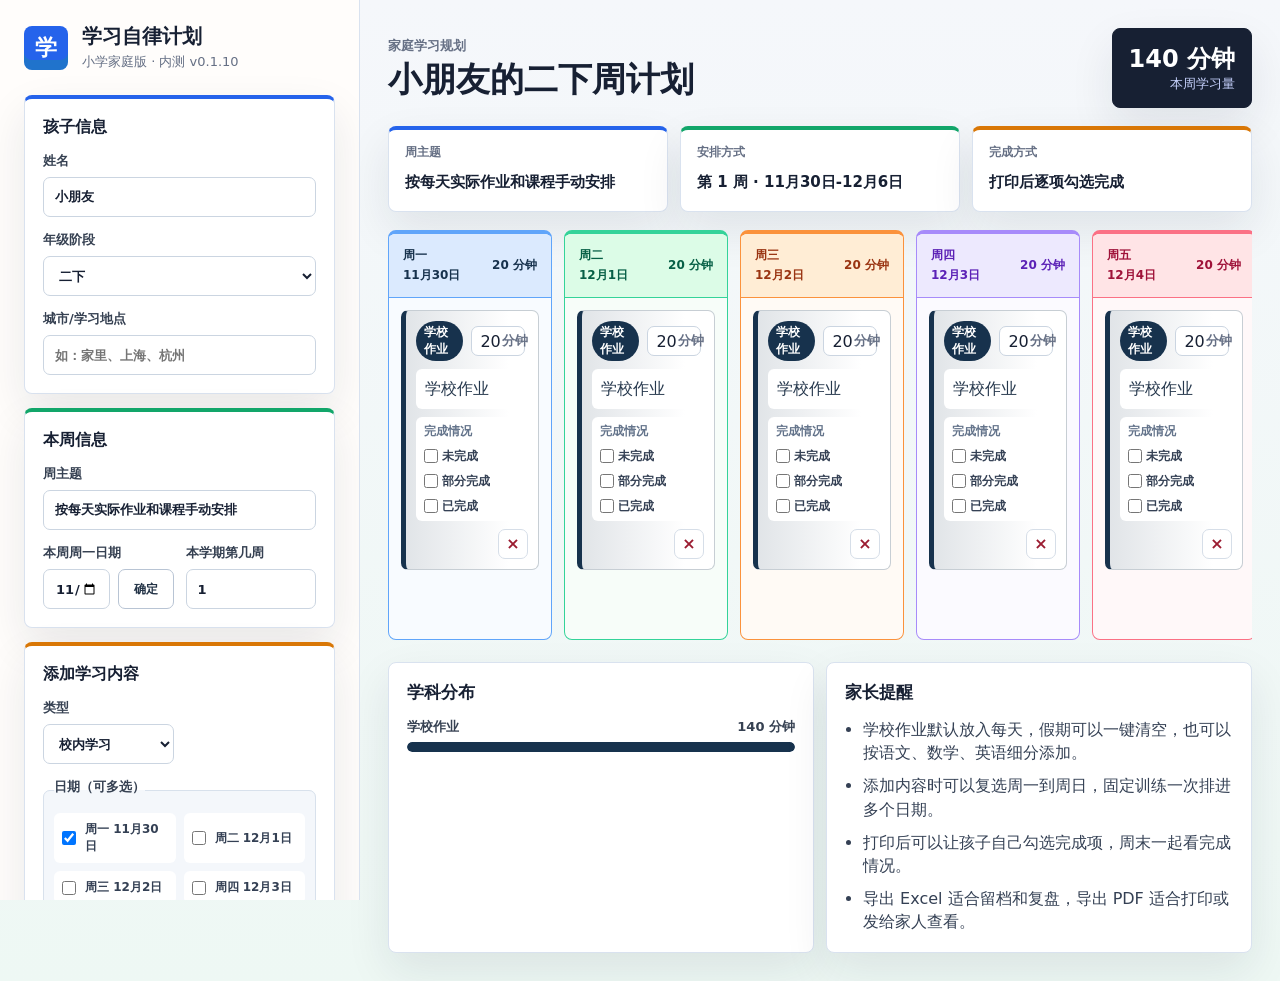
==== index.html @ b94c0aa5 "Initial open source release" ====
<!doctype html>
<html lang="zh-CN">
  <head>
    <meta charset="utf-8" />
    <meta name="viewport" content="width=device-width, initial-scale=1" />
    <title>学习自律计划 - 内测版</title>
    <meta name="description" content="面向小学生家庭的本地学习规划和打印工具。" />
    <link rel="stylesheet" href="./styles.css?v=20260620b" />
  </head>
  <body>
    <div class="app-shell">
      <aside class="sidebar" aria-label="学习规划设置">
        <div class="brand">
          <div class="brand-mark" aria-hidden="true">学</div>
          <div>
            <h1>学习自律计划</h1>
            <p>小学家庭版 · 内测 v0.1.10</p>
          </div>
        </div>

        <form id="plannerForm" class="control-stack">
          <section class="panel">
            <h2>孩子信息</h2>
            <label>
              姓名
              <input id="studentName" type="text" value="小朋友" autocomplete="off" />
            </label>
            <label>
              年级阶段
              <select id="gradeStage">
                <option value="二下" selected>二下</option>
                <option value="二升三暑假">二升三暑假</option>
                <option value="三上">三上</option>
                <option value="三寒假">三寒假</option>
                <option value="三下">三下</option>
                <option value="三升四暑假">三升四暑假</option>
                <option value="四上">四上</option>
                <option value="四寒假">四寒假</option>
                <option value="四下">四下</option>
                <option value="四升五暑假">四升五暑假</option>
                <option value="五上">五上</option>
                <option value="五寒假">五寒假</option>
                <option value="五下">五下</option>
                <option value="五升六暑假">五升六暑假</option>
                <option value="六上">六上</option>
                <option value="六寒假">六寒假</option>
                <option value="六下">六下</option>
                <option value="小升初暑假">小升初暑假</option>
              </select>
            </label>
            <label>
              城市/学习地点
              <input id="city" type="text" placeholder="如：家里、上海、杭州" autocomplete="off" />
            </label>
          </section>

          <section class="panel">
            <h2>本周信息</h2>
            <label>
              周主题
              <input id="weekTheme" type="text" value="按每天实际作业和课程手动安排" />
            </label>
            <div class="custom-grid">
              <label>
                本周周一日期
                <div class="date-apply-field">
                  <input id="weekStartDate" type="date" />
                  <button id="applyWeekStartDate" type="button" class="button compact">确定</button>
                </div>
              </label>
              <label>
                本学期第几周
                <input id="semesterWeek" type="number" min="1" max="30" step="1" value="1" />
              </label>
            </div>
          </section>

          <section class="panel no-print">
            <h2>添加学习内容</h2>
            <div class="custom-grid">
              <label>
                类型
                <select id="customMode">
                  <option value="study" selected>校内学习</option>
                  <option value="course">课外课程</option>
                </select>
              </label>
            </div>
            <fieldset id="dayPicker" class="day-picker">
              <legend>日期（可多选）</legend>
              <div id="customDayChoices" class="day-choice-grid"></div>
            </fieldset>

            <div id="studyFields" class="content-fields">
              <div class="custom-grid">
                <label>
                  学科
                  <select id="customSubject"></select>
                </label>
                <label>
                  内容
                  <select id="customContent"></select>
                </label>
              </div>
              <label id="otherTaskField" class="is-hidden">
                <span id="customOtherLabel">其他内容</span>
                <input id="customOther" type="text" placeholder="如：订正数学单元练习" />
              </label>
            </div>

            <div id="courseFields" class="content-fields is-hidden">
              <label>
                课程内容
                <input id="courseTitle" type="text" placeholder="如：钢琴课、围棋课、篮球训练" />
              </label>
              <div class="custom-grid">
                <label>
                  开始时间
                  <input id="courseStart" type="time" />
                </label>
                <label>
                  结束时间
                  <input id="courseEnd" type="time" />
                </label>
              </div>
            </div>

            <label>
              分钟
              <div class="time-input">
                <input id="customMinutes" type="number" min="5" max="180" step="5" value="20" />
                <span>分钟</span>
              </div>
            </label>
            <button id="addCustomTask" type="button" class="button secondary">
              <span aria-hidden="true">＋</span>
              加入本周
            </button>
          </section>

          <section class="panel no-print">
            <h2>学习内容库</h2>
            <label>
              学科
              <select id="librarySubject"></select>
            </label>
            <label>
              批量添加内容
              <textarea
                id="libraryBatchInput"
                rows="4"
                placeholder="每行一个内容，也可以用逗号分开"
              ></textarea>
            </label>
            <div class="library-actions">
              <button id="addLibraryOptions" type="button" class="button secondary">
                <span aria-hidden="true">＋</span>
                批量添加
              </button>
              <button id="removeLibraryOptions" type="button" class="button ghost">
                <span aria-hidden="true">×</span>
                取消选中
              </button>
            </div>
            <div id="libraryOptionList" class="library-option-list"></div>
            <p id="libraryHint" class="library-hint" aria-live="polite"></p>
            <div class="library-total">
              <div class="library-total-head">
                <h3>已添加内容总览</h3>
                <button id="removeAllLibraryOptions" type="button" class="button ghost compact">
                  删除选中
                </button>
              </div>
              <div id="libraryAllList" class="library-all-list"></div>
            </div>
          </section>

          <div class="actions no-print">
            <button type="submit" class="button primary">
              <span aria-hidden="true">✓</span>
              更新信息
            </button>
            <button id="printPlan" type="button" class="button">
              <span aria-hidden="true">⌘</span>
              打印
            </button>
            <button id="exportExcel" type="button" class="button">
              <span aria-hidden="true">⇩</span>
              导出Excel
            </button>
            <button id="exportPdf" type="button" class="button">
              <span aria-hidden="true">▣</span>
              导出PDF
            </button>
            <button id="clearHomework" type="button" class="button ghost">
              <span aria-hidden="true">−</span>
              清空学校作业
            </button>
            <button id="resetPlan" type="button" class="button ghost">
              <span aria-hidden="true">×</span>
              清空本周
            </button>
          </div>
        </form>
      </aside>

      <main class="workspace">
        <header class="topbar">
          <div>
            <p class="eyebrow">家庭学习规划</p>
            <h2 id="planTitle">小朋友的二下周计划</h2>
          </div>
          <div class="week-card" aria-label="本周统计">
            <span id="totalMinutes">0 分钟</span>
            <small>本周学习量</small>
          </div>
        </header>

        <section class="summary-strip" aria-label="规划摘要">
          <article>
            <span>周主题</span>
            <strong id="summaryTheme">按每天实际作业和课程手动安排</strong>
          </article>
          <article>
            <span>安排方式</span>
            <strong id="summaryRhythm">第 1 周</strong>
          </article>
          <article>
            <span>完成方式</span>
            <strong id="summaryReview">打印后勾选完成</strong>
          </article>
        </section>

        <section class="planner-board" aria-label="周学习计划">
          <div id="weekGrid" class="week-grid"></div>
          <div id="printWeekTable" class="print-week-table"></div>
        </section>

        <section class="insight-layout">
          <article class="insight-panel">
            <h2>学科分布</h2>
            <div id="subjectBars" class="subject-bars"></div>
          </article>
          <article class="insight-panel">
            <h2>家长提醒</h2>
            <ul id="parentTips" class="tips-list"></ul>
          </article>
        </section>
      </main>
    </div>

    <script src="./app.js?v=20260620b"></script>
  </body>
</html>
---- styles.css ----
:root {
  --bg: #f5f7fb;
  --surface: #ffffff;
  --ink: #172033;
  --muted: #667085;
  --line: #d9e2ef;
  --blue: #2563eb;
  --green: #12a66a;
  --amber: #d97706;
  --rose: #e25563;
  --violet: #7c3aed;
  --teal: #0891b2;
  --sun: #f59e0b;
  --shadow: 0 18px 45px rgba(23, 32, 51, 0.09);
}

* {
  box-sizing: border-box;
}

html {
  min-height: 100%;
  background: var(--bg);
  color: var(--ink);
  font-family:
    "Inter", "PingFang SC", "Microsoft YaHei", system-ui, -apple-system,
    BlinkMacSystemFont, "Segoe UI", sans-serif;
}

body {
  min-height: 100%;
  margin: 0;
  background: linear-gradient(180deg, #f5f7fb 0%, #eef8f4 100%);
}

button,
input,
select,
textarea {
  font: inherit;
}

button {
  cursor: pointer;
}

.app-shell {
  display: grid;
  grid-template-columns: minmax(300px, 360px) minmax(0, 1fr);
  min-height: 100vh;
}

.sidebar {
  position: sticky;
  top: 0;
  align-self: start;
  height: 100vh;
  overflow-y: auto;
  border-right: 1px solid var(--line);
  background: #fffdfb;
  padding: 24px;
}

.brand {
  display: flex;
  gap: 14px;
  align-items: center;
  margin-bottom: 24px;
}

.brand-mark {
  display: grid;
  width: 44px;
  height: 44px;
  place-items: center;
  border-radius: 8px;
  background: var(--blue);
  box-shadow: inset 0 -10px 0 rgba(18, 166, 106, 0.24);
  color: #fff;
  font-size: 22px;
  font-weight: 800;
}

.brand h1,
.topbar h2,
.panel h2,
.insight-panel h2 {
  margin: 0;
  letter-spacing: 0;
}

.brand h1 {
  font-size: 20px;
  line-height: 1.2;
}

.brand p,
.eyebrow,
.week-card small,
.summary-strip span {
  color: var(--muted);
}

.brand p {
  margin: 5px 0 0;
  font-size: 13px;
}

.control-stack,
.panel {
  display: grid;
  gap: 14px;
}

.panel,
.insight-panel,
.summary-strip article,
.week-card {
  border: 1px solid var(--line);
  border-radius: 8px;
  background: var(--surface);
  box-shadow: var(--shadow);
}

.panel {
  border-top: 4px solid var(--line);
  padding: 18px;
}

.panel h2 {
  font-size: 16px;
}

.control-stack .panel:nth-of-type(1) {
  border-top-color: var(--blue);
}

.control-stack .panel:nth-of-type(2) {
  border-top-color: var(--green);
}

.control-stack .panel:nth-of-type(3) {
  border-top-color: var(--amber);
}

.control-stack .panel:nth-of-type(4) {
  border-top-color: var(--violet);
}

label,
fieldset {
  display: grid;
  gap: 7px;
  margin: 0;
  border: 0;
  padding: 0;
  color: #364152;
  font-size: 13px;
  font-weight: 700;
}

legend {
  padding: 0 0 8px;
  color: #364152;
  font-size: 13px;
  font-weight: 700;
}

input,
select,
textarea {
  width: 100%;
  min-height: 40px;
  border: 1px solid #cbd5e1;
  border-radius: 7px;
  background: #fff;
  color: var(--ink);
  padding: 9px 11px;
  outline: none;
}

input:focus,
select:focus,
textarea:focus {
  border-color: var(--blue);
  box-shadow: 0 0 0 3px rgba(37, 99, 235, 0.14);
}

textarea {
  min-height: 96px;
  resize: vertical;
  line-height: 1.45;
}

.time-grid,
.custom-grid,
.page-range {
  display: grid;
  grid-template-columns: 1fr 1fr;
  gap: 12px;
}

.time-input,
.task-time-control,
.date-apply-field {
  display: grid;
  grid-template-columns: minmax(0, 1fr) auto;
  align-items: center;
  gap: 8px;
}

.time-input span,
.task-time-control span {
  color: var(--muted);
  font-size: 13px;
  font-weight: 800;
}

.content-fields {
  display: grid;
  gap: 12px;
}

.is-hidden {
  display: none !important;
}

.check-row {
  display: grid;
  grid-template-columns: 18px 1fr;
  align-items: center;
  gap: 9px;
  font-weight: 600;
}

.check-row input {
  width: 16px;
  min-height: 18px;
}

.day-picker {
  display: grid;
  gap: 9px;
  border: 1px solid #d8e1ec;
  border-radius: 7px;
  background: #f4f7fb;
  padding: 10px;
}

.day-picker legend {
  padding: 0 0 7px;
}

.day-choice-grid {
  display: grid;
  grid-template-columns: repeat(2, minmax(0, 1fr));
  gap: 8px;
}

.day-choice {
  display: grid;
  grid-template-columns: 16px 1fr;
  align-items: center;
  gap: 7px;
  border-radius: 6px;
  background: #fff;
  padding: 8px;
  color: #344054;
  font-size: 12px;
  font-weight: 800;
}

.day-choice input {
  width: 14px;
  min-height: 14px;
  margin: 0;
  padding: 0;
}

.segmented {
  display: grid;
  grid-template-columns: repeat(3, 1fr);
  gap: 6px;
  padding: 4px;
  border: 1px solid #cbd5e1;
  border-radius: 8px;
  background: #f4f7fb;
}

.segmented label {
  display: block;
}

.segmented input {
  position: absolute;
  opacity: 0;
  pointer-events: none;
}

.segmented span {
  display: grid;
  min-height: 32px;
  place-items: center;
  border-radius: 6px;
  color: #475569;
  font-size: 13px;
  font-weight: 800;
}

.segmented input:checked + span {
  background: var(--blue);
  color: #fff;
}

.actions {
  display: grid;
  grid-template-columns: 1fr 1fr;
  gap: 10px;
}

.button {
  display: inline-flex;
  min-height: 42px;
  align-items: center;
  justify-content: center;
  gap: 7px;
  border: 1px solid #b8c4d4;
  border-radius: 7px;
  background: #fff;
  color: #243447;
  padding: 10px 12px;
  font-weight: 800;
}

.button:hover {
  border-color: #8492a6;
  background: #f4f7fb;
}

.button.primary {
  border-color: var(--blue);
  background: var(--blue);
  color: #fff;
}

.button.secondary {
  border-color: var(--green);
  background: #e9f9f2;
  color: #075f44;
}

.button.ghost {
  color: #9b1c31;
}

.button.compact {
  min-height: 34px;
  padding: 6px 10px;
  font-size: 12px;
}

.date-apply-field .button {
  min-width: 56px;
  height: 40px;
  align-self: stretch;
}

.button:disabled {
  cursor: not-allowed;
  opacity: 0.48;
}

.library-actions {
  display: grid;
  grid-template-columns: 1fr 1fr;
  gap: 10px;
}

.library-option-list {
  display: grid;
  gap: 8px;
  max-height: 150px;
  overflow-y: auto;
  border: 1px dashed #cbd5e1;
  border-radius: 7px;
  background: #f4f7fb;
  padding: 10px;
}

.library-option-row {
  display: grid;
  grid-template-columns: 16px 1fr;
  align-items: center;
  gap: 8px;
  border-radius: 6px;
  background: #fff;
  padding: 8px;
  font-size: 13px;
  font-weight: 800;
}

.library-option-row input {
  width: 14px;
  min-height: 14px;
  margin: 0;
  padding: 0;
}

.library-empty,
.library-hint {
  color: var(--muted);
  font-size: 12px;
  font-weight: 800;
}

.library-empty {
  padding: 4px 2px;
}

.library-hint {
  min-height: 16px;
  margin: 0;
}

.library-total {
  display: grid;
  gap: 10px;
  border-top: 1px solid var(--line);
  padding-top: 12px;
}

.library-total-head {
  display: flex;
  align-items: center;
  justify-content: space-between;
  gap: 10px;
}

.library-total-head h3 {
  margin: 0;
  color: #364152;
  font-size: 14px;
}

.library-all-list {
  display: grid;
  gap: 10px;
  max-height: 280px;
  overflow-y: auto;
}

.library-subject-group {
  display: grid;
  gap: 7px;
  border: 1px solid #d8e1ec;
  border-radius: 7px;
  background: #f4f7fb;
  padding: 9px;
}

.library-subject-head {
  display: flex;
  align-items: center;
  justify-content: space-between;
  gap: 8px;
  color: #344054;
  font-size: 12px;
}

.library-subject-head span {
  color: var(--muted);
  font-weight: 800;
}

.compact-empty {
  padding: 0;
}

.print-only {
  display: none;
}

.print-week-table {
  display: none;
}

.workspace {
  min-width: 0;
  padding: 28px;
}

.topbar {
  display: flex;
  gap: 18px;
  align-items: center;
  justify-content: space-between;
  margin-bottom: 18px;
}

.eyebrow {
  margin: 0 0 5px;
  font-size: 13px;
  font-weight: 800;
}

.topbar h2 {
  font-size: clamp(24px, 3vw, 34px);
  line-height: 1.15;
}

.week-card {
  display: grid;
  min-width: 138px;
  border-color: #172033;
  background: #172033;
  color: #fff;
  padding: 14px 16px;
  text-align: right;
}

.week-card small {
  color: #c7d2fe;
}

.week-card span {
  font-size: 24px;
  font-weight: 900;
}

.summary-strip {
  display: grid;
  grid-template-columns: repeat(3, minmax(0, 1fr));
  gap: 12px;
  margin-bottom: 18px;
}

.summary-strip article {
  display: grid;
  gap: 6px;
  border-top-width: 4px;
  padding: 14px 16px;
  min-height: 86px;
}

.summary-strip article:nth-child(1) {
  border-top-color: var(--blue);
}

.summary-strip article:nth-child(2) {
  border-top-color: var(--green);
}

.summary-strip article:nth-child(3) {
  border-top-color: var(--amber);
}

.summary-strip span {
  font-size: 12px;
  font-weight: 800;
}

.summary-strip strong {
  font-size: 15px;
  line-height: 1.35;
}

.planner-board {
  margin-bottom: 18px;
}

.week-grid {
  display: grid;
  grid-template-columns: repeat(7, minmax(164px, 1fr));
  gap: 12px;
  overflow-x: auto;
  padding-bottom: 4px;
}

.day-column {
  display: grid;
  grid-template-rows: auto 1fr;
  min-height: 410px;
  overflow: hidden;
  border: 1px solid var(--day-line, var(--line));
  border-top: 4px solid var(--day-line, var(--line));
  border-radius: 8px;
  background: var(--day-bg, #fff);
}

.day-head {
  display: flex;
  align-items: center;
  justify-content: space-between;
  gap: 10px;
  border-bottom: 1px solid var(--day-line, var(--line));
  background: var(--day-head-bg, #fff);
  padding: 13px 14px;
}

.day-mon {
  --day-bg: #f8fbff;
  --day-head-bg: #dbeafe;
  --day-line: #60a5fa;
  --day-ink: #17324d;
}

.day-tue {
  --day-bg: #f7fdf9;
  --day-head-bg: #dcfce7;
  --day-line: #34d399;
  --day-ink: #065f46;
}

.day-wed {
  --day-bg: #fffaf5;
  --day-head-bg: #ffedd5;
  --day-line: #fb923c;
  --day-ink: #9a3412;
}

.day-thu {
  --day-bg: #fbfaff;
  --day-head-bg: #ede9fe;
  --day-line: #a78bfa;
  --day-ink: #5b21b6;
}

.day-fri {
  --day-bg: #fff8f9;
  --day-head-bg: #ffe4e6;
  --day-line: #fb7185;
  --day-ink: #9f1239;
}

.day-sat {
  --day-bg: #f6feff;
  --day-head-bg: #cffafe;
  --day-line: #22d3ee;
  --day-ink: #155e75;
}

.day-sun {
  --day-bg: #fffdf5;
  --day-head-bg: #fef3c7;
  --day-line: #fbbf24;
  --day-ink: #92400e;
}

.day-head h3 {
  display: grid;
  gap: 3px;
  margin: 0;
  font-size: 16px;
}

.day-head small {
  color: var(--day-ink, var(--muted));
  font-size: 12px;
  font-weight: 800;
}

.day-head span {
  color: var(--day-ink, var(--muted));
  font-size: 12px;
  font-weight: 800;
}

.task-list {
  display: grid;
  align-content: start;
  gap: 10px;
  padding: 12px;
}

.task {
  display: grid;
  gap: 8px;
  border: 1px solid color-mix(in srgb, var(--subject-color, var(--blue)) 24%, white);
  border-left: 5px solid var(--subject-color, var(--blue));
  border-radius: 7px;
  background: linear-gradient(
    90deg,
    color-mix(in srgb, var(--subject-color, var(--blue)) 13%, white),
    #fff 78%
  );
  padding: 10px;
}

.task-meta {
  display: flex;
  align-items: center;
  justify-content: space-between;
  gap: 8px;
}

.subject-chip {
  width: max-content;
  border-radius: 999px;
  background: var(--subject-color, var(--blue));
  color: #fff;
  padding: 3px 8px;
  font-size: 12px;
  font-weight: 900;
}

.task-minutes {
  max-width: 58px;
  min-height: 30px;
  padding: 4px 6px;
  text-align: center;
}

.task-time-control .task-minutes {
  width: 54px;
}

.task-title {
  min-height: 38px;
  border: 1px solid transparent;
  border-radius: 6px;
  background: #fff;
  padding: 8px;
  color: #26384d;
  line-height: 1.35;
}

.task-title:empty::before {
  content: attr(data-placeholder);
  color: #94a3b8;
}

.task-title:focus {
  border-color: var(--blue);
  outline: none;
}

.task-note {
  border-radius: 6px;
  background: #fff;
  color: #475569;
  padding: 6px 8px;
  font-size: 12px;
  font-weight: 800;
}

.status-checks {
  display: grid;
  gap: 8px;
  border-radius: 6px;
  background: #fff;
  padding: 6px 8px;
  color: #475569;
  font-size: 12px;
  font-weight: 800;
}

.status-label {
  display: block;
  color: #64748b;
}

.status-options {
  display: flex;
  flex-wrap: wrap;
  gap: 8px;
}

.status-option {
  display: inline-flex;
  align-items: center;
  gap: 4px;
  color: #344054;
  font-size: 12px;
  font-weight: 800;
}

.status-option input {
  width: 14px;
  min-height: 14px;
  margin: 0;
  padding: 0;
}

.task-actions {
  display: flex;
  justify-content: flex-end;
}

.icon-button {
  display: grid;
  width: 30px;
  height: 30px;
  place-items: center;
  border: 1px solid #d6dee8;
  border-radius: 7px;
  background: #fff;
  color: #9b1c31;
  font-weight: 900;
}

.empty-day {
  display: grid;
  min-height: 90px;
  place-items: center;
  border: 1px dashed #cbd5e1;
  border-radius: 7px;
  color: var(--muted);
  font-size: 13px;
  text-align: center;
}

.insight-layout {
  display: grid;
  grid-template-columns: minmax(260px, 1fr) minmax(260px, 1fr);
  gap: 12px;
}

.insight-panel {
  padding: 18px;
}

.insight-panel h2 {
  margin-bottom: 14px;
  font-size: 17px;
}

.subject-bars {
  display: grid;
  gap: 12px;
}

.bar-row {
  display: grid;
  gap: 6px;
}

.bar-label {
  display: flex;
  justify-content: space-between;
  gap: 12px;
  color: #364152;
  font-size: 13px;
  font-weight: 800;
}

.bar-track {
  height: 10px;
  overflow: hidden;
  border-radius: 999px;
  background: #e7edf4;
}

.bar-fill {
  height: 100%;
  width: var(--bar-width);
  border-radius: inherit;
  background: var(--subject-color);
}

.tips-list {
  display: grid;
  gap: 10px;
  margin: 0;
  padding-left: 18px;
  color: #344054;
  line-height: 1.45;
}

@media (max-width: 1180px) {
  .app-shell {
    grid-template-columns: 1fr;
  }

  .sidebar {
    position: static;
    height: auto;
  }

  .control-stack {
    grid-template-columns: repeat(2, minmax(260px, 1fr));
    align-items: start;
  }

  .actions {
    grid-column: 1 / -1;
    grid-template-columns: repeat(4, minmax(120px, 1fr));
  }

  .week-grid {
    grid-template-columns: repeat(7, minmax(190px, 1fr));
  }
}

@media (max-width: 760px) {
  .sidebar,
  .workspace {
    padding: 18px;
  }

  .control-stack,
  .summary-strip,
  .insight-layout,
  .actions {
    grid-template-columns: 1fr;
  }

  .topbar {
    align-items: stretch;
    flex-direction: column;
  }

  .week-card {
    text-align: left;
  }
}

@media print {
  @page {
    size: A4 landscape;
    margin: 0;
  }

  :root {
    --bg: #fff;
    --shadow: none;
  }

  html,
  body {
    width: 100%;
    min-height: 100%;
    margin: 0;
    background: #fff;
    padding: 5mm;
    font-size: 10px;
    print-color-adjust: exact;
    -webkit-print-color-adjust: exact;
  }

  .no-print,
  .sidebar {
    display: none !important;
  }

  .print-only {
    display: inline;
  }

  .task-note.print-only {
    display: block;
    white-space: pre-line;
  }

  .app-shell,
  .workspace {
    display: block;
    padding: 0;
  }

  .workspace {
    width: 100%;
  }

  .topbar {
    align-items: flex-end;
    margin-bottom: 6px;
  }

  .topbar h2 {
    font-size: 18px;
    line-height: 1.15;
  }

  .eyebrow {
    margin-bottom: 2px;
    font-size: 10px;
  }

  .week-card {
    min-width: 0;
    padding: 6px 8px;
  }

  .week-card span {
    font-size: 16px;
  }

  .week-card small {
    font-size: 9px;
  }

  .summary-strip {
    display: grid;
    grid-template-columns: repeat(3, minmax(0, 1fr));
    gap: 5px;
    margin-bottom: 7px;
  }

  .summary-strip article {
    min-height: 0;
    gap: 2px;
    border-top-width: 2px;
    padding: 5px 7px;
  }

  .summary-strip span {
    font-size: 9px;
  }

  .summary-strip strong {
    font-size: 10px;
    line-height: 1.25;
  }

  .planner-board {
    margin-bottom: 0;
  }

  .week-grid {
    display: grid;
    grid-template-columns: repeat(7, minmax(0, 1fr));
    gap: 5px;
    overflow: visible;
    padding-bottom: 0;
  }

  .print-week-table {
    display: none;
  }

  .print-plan-table {
    width: 100%;
    border-collapse: collapse;
    table-layout: fixed;
    font-size: 8.5px;
    line-height: 1.12;
  }

  .print-plan-table th,
  .print-plan-table td {
    overflow-wrap: anywhere;
    border: 1px solid #94a3b8;
    padding: 2px 3px;
    vertical-align: top;
    white-space: pre-line;
  }

  .print-plan-table th {
    background: #e2e8f0;
    color: #172033;
    text-align: center;
    font-weight: 900;
  }

  .print-subject-col {
    width: 38px;
  }

  .print-content-col {
    width: 132px;
  }

  .print-day-col {
    width: auto;
  }

  .print-day-head {
    background: var(--print-day-bg);
    border-color: var(--print-day-line);
    color: var(--print-day-ink);
  }

  .print-subject-cell {
    background: var(--print-subject-bg);
    border-left: 3px solid var(--print-subject-line) !important;
    color: var(--print-subject-ink);
    text-align: center;
    font-weight: 900;
  }

  .print-content-cell,
  .print-day-cell {
    background: var(--print-subject-soft);
    border-top: 2px solid var(--print-subject-line) !important;
  }

  .print-content-cell {
    font-weight: 800;
  }

  .day-column {
    min-height: auto;
    border-radius: 4px;
    break-inside: avoid;
  }

  .day-head {
    gap: 4px;
    padding: 5px 6px;
  }

  .day-head h3 {
    gap: 1px;
    font-size: 11px;
  }

  .day-head small,
  .day-head span {
    font-size: 9px;
  }

  .task-list {
    gap: 4px;
    padding: 5px;
  }

  .task {
    gap: 4px;
    border-left-width: 2px;
    border-radius: 4px;
    background: color-mix(in srgb, var(--subject-color, var(--blue)) 6%, white);
    padding: 5px;
    break-inside: avoid;
  }

  .task-meta {
    align-items: flex-start;
    gap: 4px;
  }

  .subject-chip {
    border-radius: 4px;
    padding: 1px 4px;
    font-size: 8px;
  }

  .task-time-control span {
    font-size: 9px;
  }

  .task-minutes,
  .task-time-control .task-minutes {
    width: 34px;
    max-width: 34px;
    min-height: 20px;
    padding: 1px 2px;
    font-size: 9px;
  }

  .task-title {
    min-height: 0;
    border: 0;
    padding: 0;
    font-size: 10px;
    line-height: 1.2;
  }

  .task-note {
    padding: 2px 4px;
    font-size: 9px;
    line-height: 1.2;
  }

  .status-checks {
    gap: 2px;
    padding: 2px 4px;
    font-size: 9px;
    line-height: 1.2;
  }

  .status-options {
    display: grid;
    gap: 1px;
  }

  .status-option {
    gap: 2px;
    font-size: 9px;
  }

  .status-option input {
    width: 9px;
    min-height: 9px;
  }

  .task-actions,
  .custom-grid,
  .insight-layout {
    display: none;
  }

  .summary-strip article,
  .week-card,
  .day-column {
    box-shadow: none;
  }
}
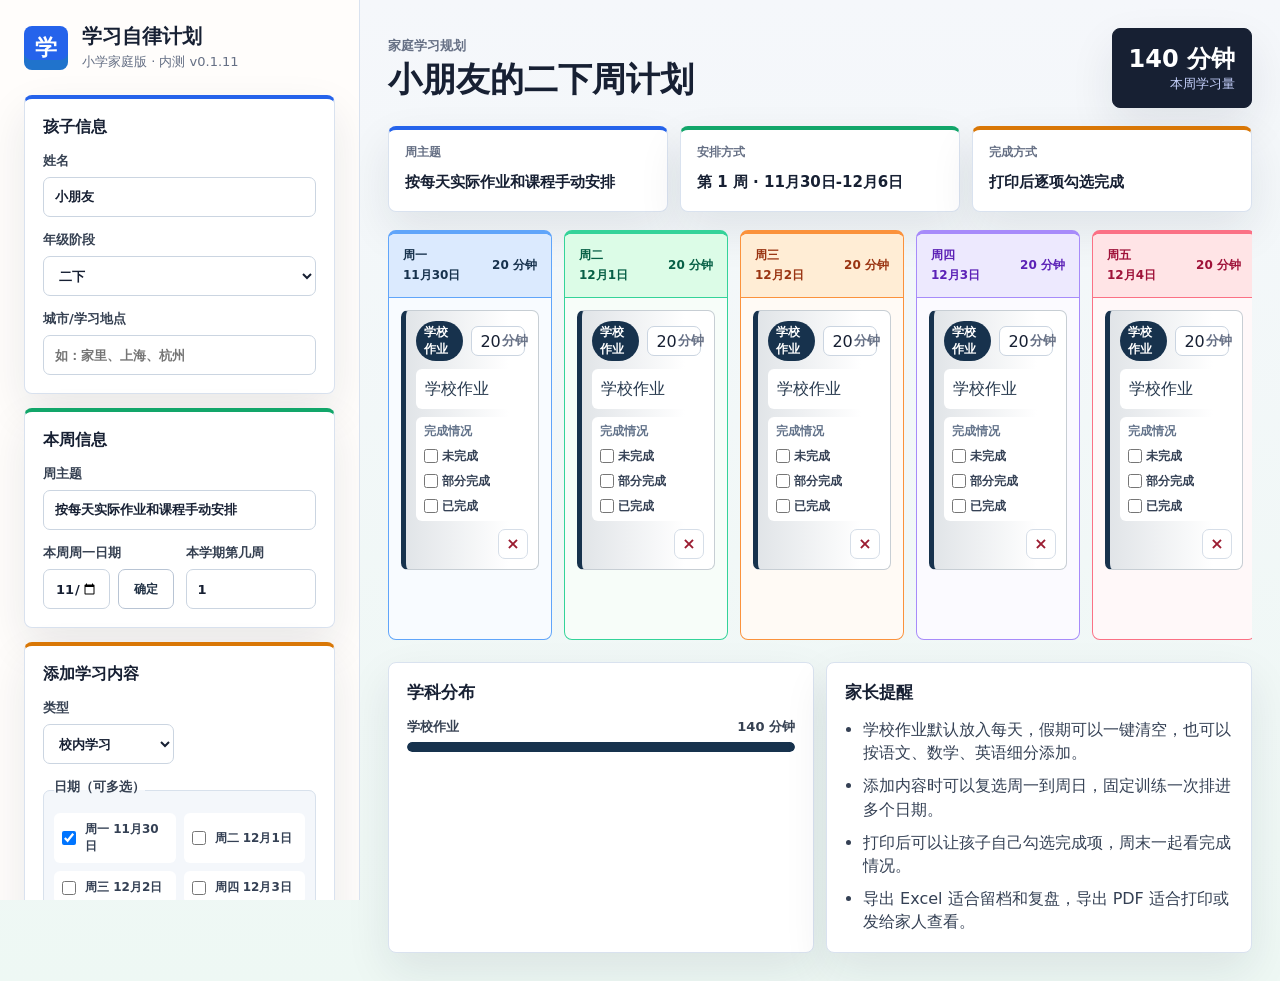
==== commit b0d2c9b4: "Improve course sorting and display" ====
--- a/index.html
+++ b/index.html
@@ -5,7 +5,7 @@
     <meta name="viewport" content="width=device-width, initial-scale=1" />
     <title>学习自律计划 - 内测版</title>
     <meta name="description" content="面向小学生家庭的本地学习规划和打印工具。" />
-    <link rel="stylesheet" href="./styles.css?v=20260620b" />
+    <link rel="stylesheet" href="./styles.css?v=20260620c" />
   </head>
   <body>
     <div class="app-shell">
@@ -14,7 +14,7 @@
           <div class="brand-mark" aria-hidden="true">学</div>
           <div>
             <h1>学习自律计划</h1>
-            <p>小学家庭版 · 内测 v0.1.10</p>
+            <p>小学家庭版 · 内测 v0.1.11</p>
           </div>
         </div>
 
@@ -249,6 +249,6 @@
       </main>
     </div>
 
-    <script src="./app.js?v=20260620b"></script>
+    <script src="./app.js?v=20260620c"></script>
   </body>
 </html>
--- a/styles.css
+++ b/styles.css
@@ -724,6 +724,31 @@
   line-height: 1.35;
 }
 
+.course-title {
+  display: flex;
+  min-height: 42px;
+  align-items: center;
+  flex-wrap: wrap;
+  gap: 6px;
+}
+
+.course-title-prefix {
+  color: #64748b;
+  font-size: 12px;
+  font-weight: 900;
+}
+
+.course-title-name {
+  border: 1px solid #c4b5fd;
+  border-radius: 6px;
+  background: #ede9fe;
+  color: #5b21b6;
+  padding: 3px 7px;
+  font-size: 15px;
+  font-weight: 950;
+  line-height: 1.2;
+}
+
 .task-title:empty::before {
   content: attr(data-placeholder);
   color: #94a3b8;
@@ -741,6 +766,14 @@
   padding: 6px 8px;
   font-size: 12px;
   font-weight: 800;
+}
+
+.course-time {
+  border: 1px solid #ddd6fe;
+  background: #f5f3ff;
+  color: #5b21b6;
+  font-size: 14px;
+  font-weight: 950;
 }
 
 .status-checks {
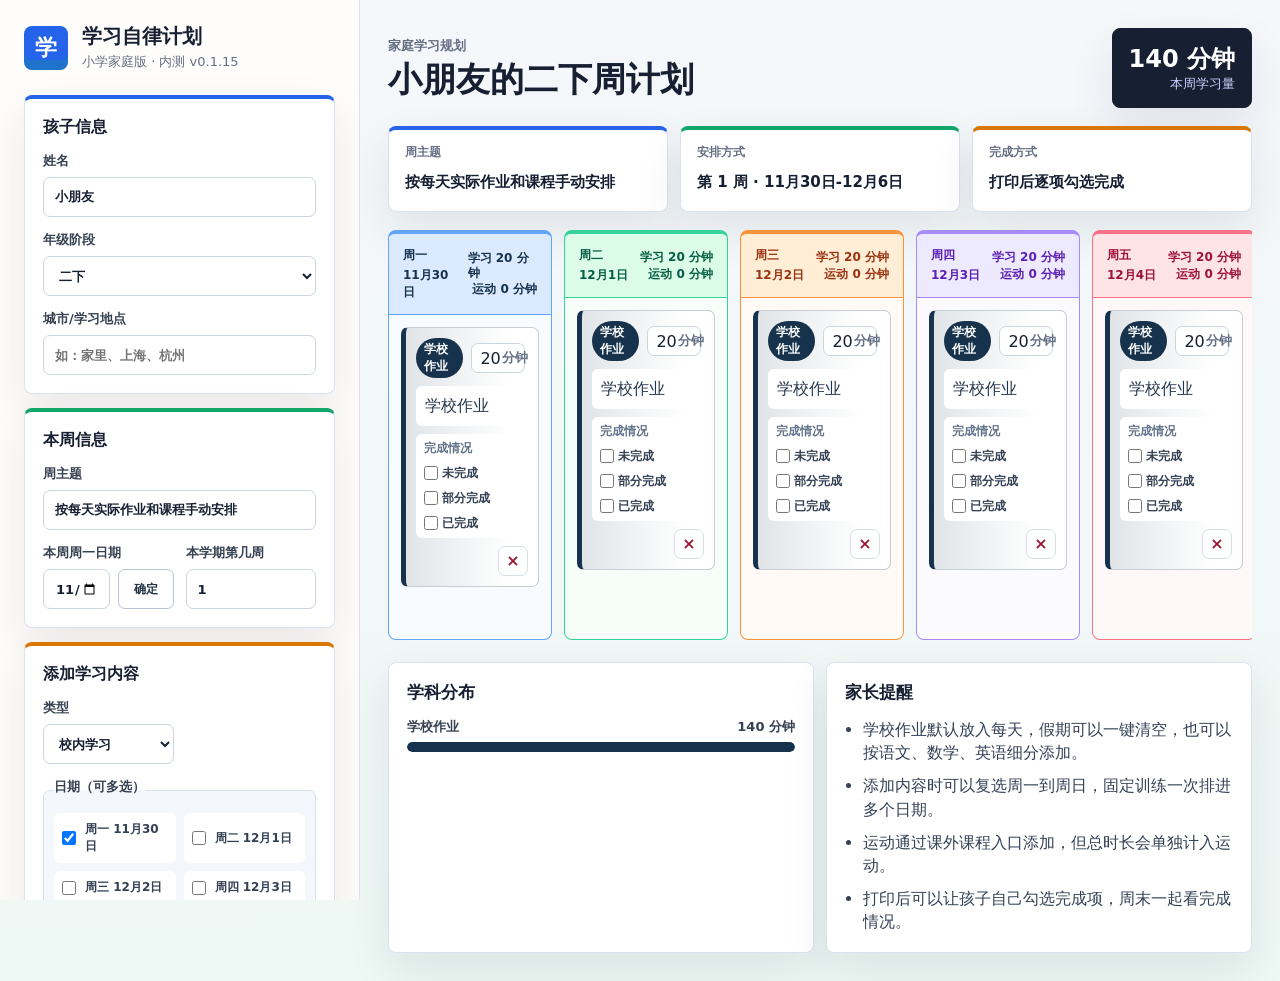
==== commit 64e14509: "Improve task title styling and daily time summaries" ====
--- a/index.html
+++ b/index.html
@@ -5,7 +5,7 @@
     <meta name="viewport" content="width=device-width, initial-scale=1" />
     <title>学习自律计划 - 内测版</title>
     <meta name="description" content="面向小学生家庭的本地学习规划和打印工具。" />
-    <link rel="stylesheet" href="./styles.css?v=20260620c" />
+    <link rel="stylesheet" href="./styles.css?v=20260621a" />
   </head>
   <body>
     <div class="app-shell">
@@ -14,7 +14,7 @@
           <div class="brand-mark" aria-hidden="true">学</div>
           <div>
             <h1>学习自律计划</h1>
-            <p>小学家庭版 · 内测 v0.1.11</p>
+            <p>小学家庭版 · 内测 v0.1.15</p>
           </div>
         </div>
 
@@ -109,11 +109,31 @@
             </div>
 
             <div id="courseFields" class="content-fields is-hidden">
-              <label>
-                课程内容
+              <div class="custom-grid">
+                <label>
+                  内容类型
+                  <select id="courseKind">
+                    <option value="course" selected>课外课程</option>
+                    <option value="sports">运动</option>
+                  </select>
+                </label>
+                <label>
+                  时间方式
+                  <select id="courseTimeMode">
+                    <option value="time" selected>上课时间</option>
+                    <option value="duration">只填时长</option>
+                  </select>
+                </label>
+              </div>
+              <label id="sportsContentField" class="is-hidden">
+                运动内容
+                <select id="sportsContent"></select>
+              </label>
+              <label id="courseTitleField">
+                <span id="courseTitleLabel">课程内容</span>
                 <input id="courseTitle" type="text" placeholder="如：钢琴课、围棋课、篮球训练" />
               </label>
-              <div class="custom-grid">
+              <div id="courseTimeRange" class="custom-grid">
                 <label>
                   开始时间
                   <input id="courseStart" type="time" />
@@ -249,6 +269,6 @@
       </main>
     </div>
 
-    <script src="./app.js?v=20260620c"></script>
+    <script src="./app.js?v=20260621a"></script>
   </body>
 </html>
--- a/styles.css
+++ b/styles.css
@@ -665,6 +665,19 @@
   font-weight: 800;
 }
 
+.day-totals {
+  display: grid;
+  gap: 2px;
+  justify-items: end;
+}
+
+.day-totals span {
+  color: var(--day-ink, var(--muted));
+  font-size: 12px;
+  font-weight: 900;
+  line-height: 1.2;
+}
+
 .task-list {
   display: grid;
   align-content: start;
@@ -732,7 +745,16 @@
   gap: 6px;
 }
 
-.course-title-prefix {
+.study-title {
+  display: flex;
+  min-height: 42px;
+  align-items: center;
+  flex-wrap: wrap;
+  gap: 6px;
+}
+
+.course-title-prefix,
+.study-title-prefix {
   color: #64748b;
   font-size: 12px;
   font-weight: 900;
@@ -743,6 +765,17 @@
   border-radius: 6px;
   background: #ede9fe;
   color: #5b21b6;
+  padding: 3px 7px;
+  font-size: 15px;
+  font-weight: 950;
+  line-height: 1.2;
+}
+
+.study-title-name {
+  border: 1px solid color-mix(in srgb, var(--subject-color, var(--blue)) 35%, white);
+  border-radius: 6px;
+  background: color-mix(in srgb, var(--subject-color, var(--blue)) 14%, white);
+  color: color-mix(in srgb, var(--subject-color, var(--blue)) 75%, #172033);
   padding: 3px 7px;
   font-size: 15px;
   font-weight: 950;
@@ -1142,6 +1175,15 @@
     font-size: 9px;
   }
 
+  .day-totals {
+    gap: 0;
+  }
+
+  .day-totals span {
+    font-size: 8px;
+    line-height: 1.1;
+  }
+
   .task-list {
     gap: 4px;
     padding: 5px;
@@ -1188,6 +1230,24 @@
     line-height: 1.2;
   }
 
+  .course-title,
+  .study-title {
+    min-height: 0;
+    gap: 2px;
+  }
+
+  .course-title-prefix,
+  .study-title-prefix {
+    font-size: 8px;
+  }
+
+  .course-title-name,
+  .study-title-name {
+    border-radius: 3px;
+    padding: 1px 3px;
+    font-size: 10px;
+  }
+
   .task-note {
     padding: 2px 4px;
     font-size: 9px;
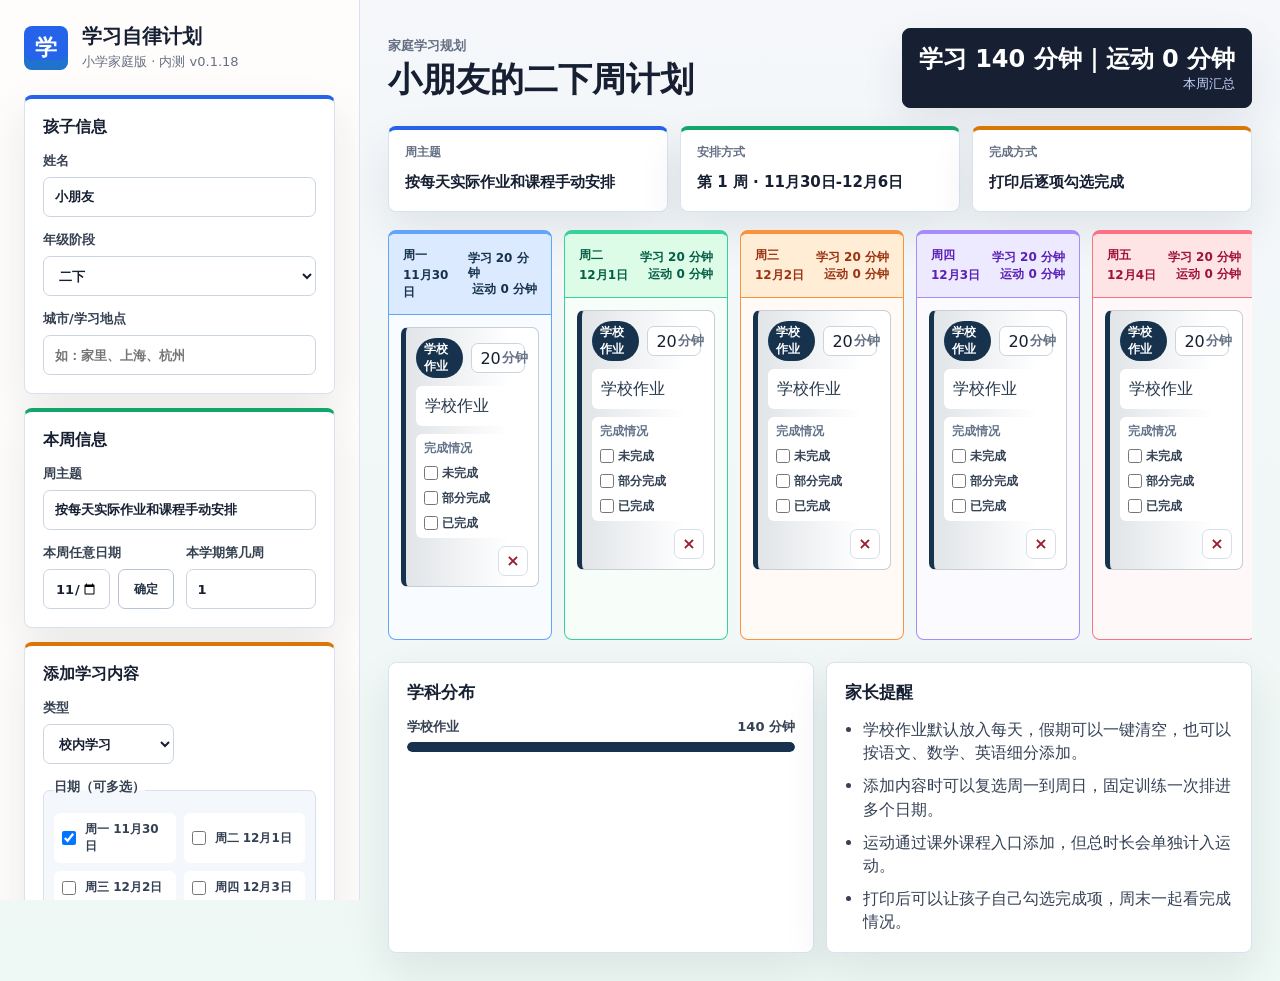
==== commit f9eff801: "Refine print header totals" ====
--- a/index.html
+++ b/index.html
@@ -5,7 +5,7 @@
     <meta name="viewport" content="width=device-width, initial-scale=1" />
     <title>学习自律计划 - 内测版</title>
     <meta name="description" content="面向小学生家庭的本地学习规划和打印工具。" />
-    <link rel="stylesheet" href="./styles.css?v=20260621a" />
+    <link rel="stylesheet" href="./styles.css?v=20260621d" />
   </head>
   <body>
     <div class="app-shell">
@@ -14,7 +14,7 @@
           <div class="brand-mark" aria-hidden="true">学</div>
           <div>
             <h1>学习自律计划</h1>
-            <p>小学家庭版 · 内测 v0.1.15</p>
+            <p>小学家庭版 · 内测 v0.1.18</p>
           </div>
         </div>
 
@@ -62,7 +62,7 @@
             </label>
             <div class="custom-grid">
               <label>
-                本周周一日期
+                本周任意日期
                 <div class="date-apply-field">
                   <input id="weekStartDate" type="date" />
                   <button id="applyWeekStartDate" type="button" class="button compact">确定</button>
@@ -229,10 +229,11 @@
           <div>
             <p class="eyebrow">家庭学习规划</p>
             <h2 id="planTitle">小朋友的二下周计划</h2>
+            <p id="printTitleMeta" class="print-title-meta">年级阶段第 1 周</p>
           </div>
           <div class="week-card" aria-label="本周统计">
             <span id="totalMinutes">0 分钟</span>
-            <small>本周学习量</small>
+            <small>本周汇总</small>
           </div>
         </header>
 
@@ -269,6 +270,6 @@
       </main>
     </div>
 
-    <script src="./app.js?v=20260621a"></script>
+    <script src="./app.js?v=20260621d"></script>
   </body>
 </html>
--- a/styles.css
+++ b/styles.css
@@ -508,6 +508,10 @@
   line-height: 1.15;
 }
 
+.print-title-meta {
+  display: none;
+}
+
 .week-card {
   display: grid;
   min-width: 138px;
@@ -1028,8 +1032,9 @@
   }
 
   .topbar {
-    align-items: flex-end;
+    display: block;
     margin-bottom: 6px;
+    text-align: center;
   }
 
   .topbar h2 {
@@ -1037,45 +1042,26 @@
     line-height: 1.15;
   }
 
+  .print-title-meta {
+    display: block;
+    margin: 3px 0 0;
+    color: #555;
+    font-size: 10px;
+    font-weight: 700;
+    line-height: 1.25;
+  }
+
   .eyebrow {
     margin-bottom: 2px;
     font-size: 10px;
   }
 
   .week-card {
-    min-width: 0;
-    padding: 6px 8px;
-  }
-
-  .week-card span {
-    font-size: 16px;
-  }
-
-  .week-card small {
-    font-size: 9px;
+    display: none;
   }
 
   .summary-strip {
-    display: grid;
-    grid-template-columns: repeat(3, minmax(0, 1fr));
-    gap: 5px;
-    margin-bottom: 7px;
-  }
-
-  .summary-strip article {
-    min-height: 0;
-    gap: 2px;
-    border-top-width: 2px;
-    padding: 5px 7px;
-  }
-
-  .summary-strip span {
-    font-size: 9px;
-  }
-
-  .summary-strip strong {
-    font-size: 10px;
-    line-height: 1.25;
+    display: none;
   }
 
   .planner-board {
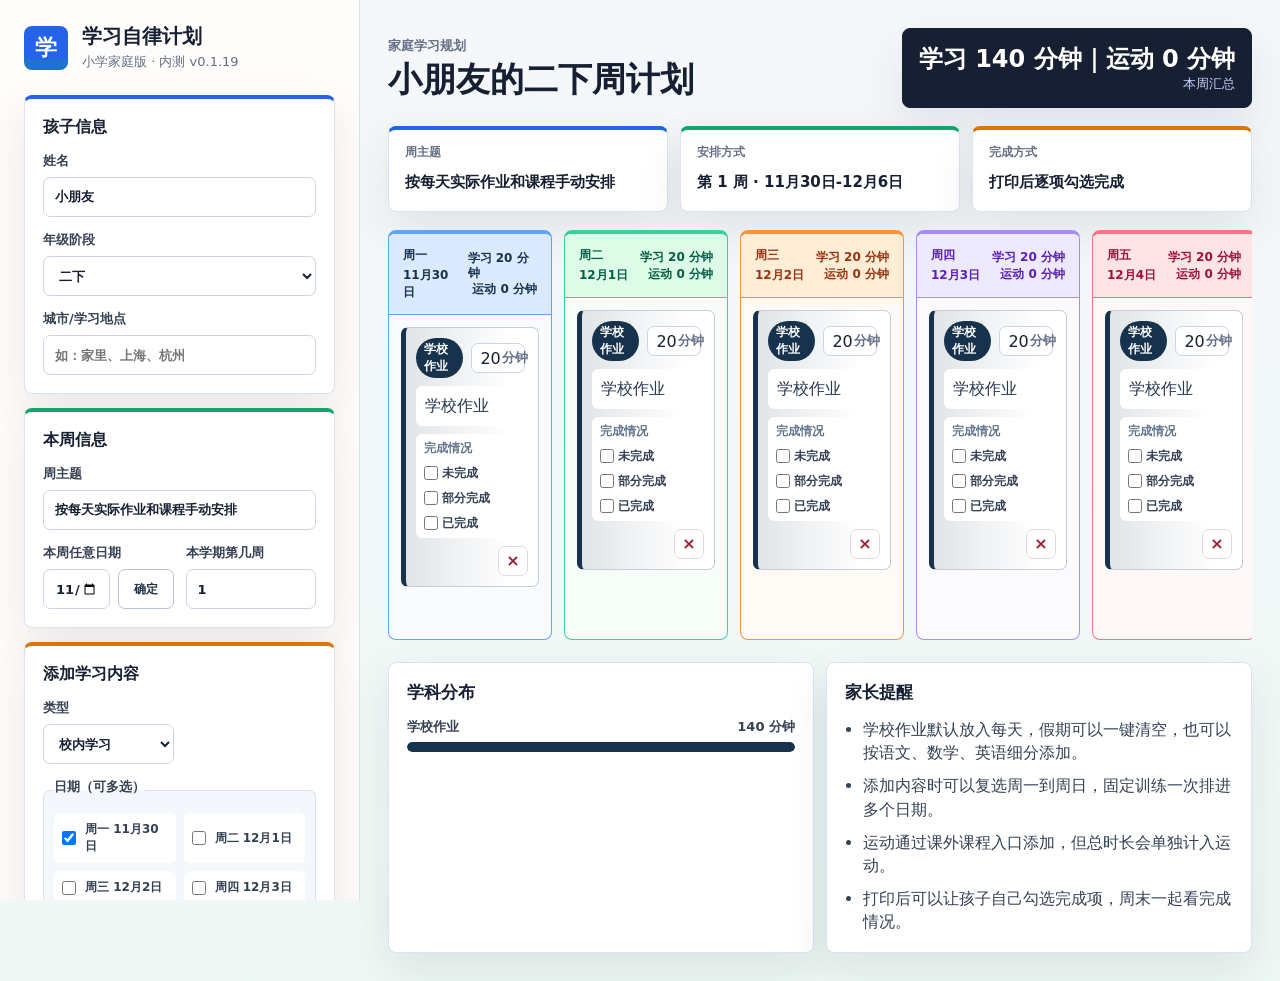
==== commit 94864506: "Add fixed schedules for course library" ====
--- a/index.html
+++ b/index.html
@@ -5,7 +5,7 @@
     <meta name="viewport" content="width=device-width, initial-scale=1" />
     <title>学习自律计划 - 内测版</title>
     <meta name="description" content="面向小学生家庭的本地学习规划和打印工具。" />
-    <link rel="stylesheet" href="./styles.css?v=20260621d" />
+    <link rel="stylesheet" href="./styles.css?v=20260621e" />
   </head>
   <body>
     <div class="app-shell">
@@ -14,7 +14,7 @@
           <div class="brand-mark" aria-hidden="true">学</div>
           <div>
             <h1>学习自律计划</h1>
-            <p>小学家庭版 · 内测 v0.1.18</p>
+            <p>小学家庭版 · 内测 v0.1.19</p>
           </div>
         </div>
 
@@ -125,6 +125,10 @@
                   </select>
                 </label>
               </div>
+              <label id="courseContentField">
+                课外课程内容
+                <select id="courseContent"></select>
+              </label>
               <label id="sportsContentField" class="is-hidden">
                 运动内容
                 <select id="sportsContent"></select>
@@ -172,6 +176,32 @@
                 placeholder="每行一个内容，也可以用逗号分开"
               ></textarea>
             </label>
+            <div id="libraryScheduleFields" class="library-schedule-fields is-hidden">
+              <label>
+                固定时间方式
+                <select id="libraryTimeMode">
+                  <option value="time" selected>上课时间</option>
+                  <option value="duration">只填时长</option>
+                </select>
+              </label>
+              <div id="libraryTimeRange" class="custom-grid">
+                <label>
+                  开始时间
+                  <input id="libraryStart" type="time" />
+                </label>
+                <label>
+                  结束时间
+                  <input id="libraryEnd" type="time" />
+                </label>
+              </div>
+              <label>
+                固定分钟
+                <div class="time-input">
+                  <input id="libraryMinutes" type="number" min="5" max="180" step="5" value="45" />
+                  <span>分钟</span>
+                </div>
+              </label>
+            </div>
             <div class="library-actions">
               <button id="addLibraryOptions" type="button" class="button secondary">
                 <span aria-hidden="true">＋</span>
@@ -270,6 +300,6 @@
       </main>
     </div>
 
-    <script src="./app.js?v=20260621d"></script>
+    <script src="./app.js?v=20260621e"></script>
   </body>
 </html>
--- a/styles.css
+++ b/styles.css
@@ -376,6 +376,15 @@
   gap: 10px;
 }
 
+.library-schedule-fields {
+  display: grid;
+  gap: 12px;
+  border: 1px solid #ddd6fe;
+  border-radius: 7px;
+  background: #faf5ff;
+  padding: 12px;
+}
+
 .library-option-list {
   display: grid;
   gap: 8px;
@@ -397,6 +406,17 @@
   padding: 8px;
   font-size: 13px;
   font-weight: 800;
+}
+
+.library-time-badge {
+  display: inline-block;
+  margin-left: 6px;
+  border-radius: 999px;
+  background: #ede9fe;
+  color: #5b21b6;
+  padding: 2px 7px;
+  font-size: 11px;
+  font-weight: 900;
 }
 
 .library-option-row input {
